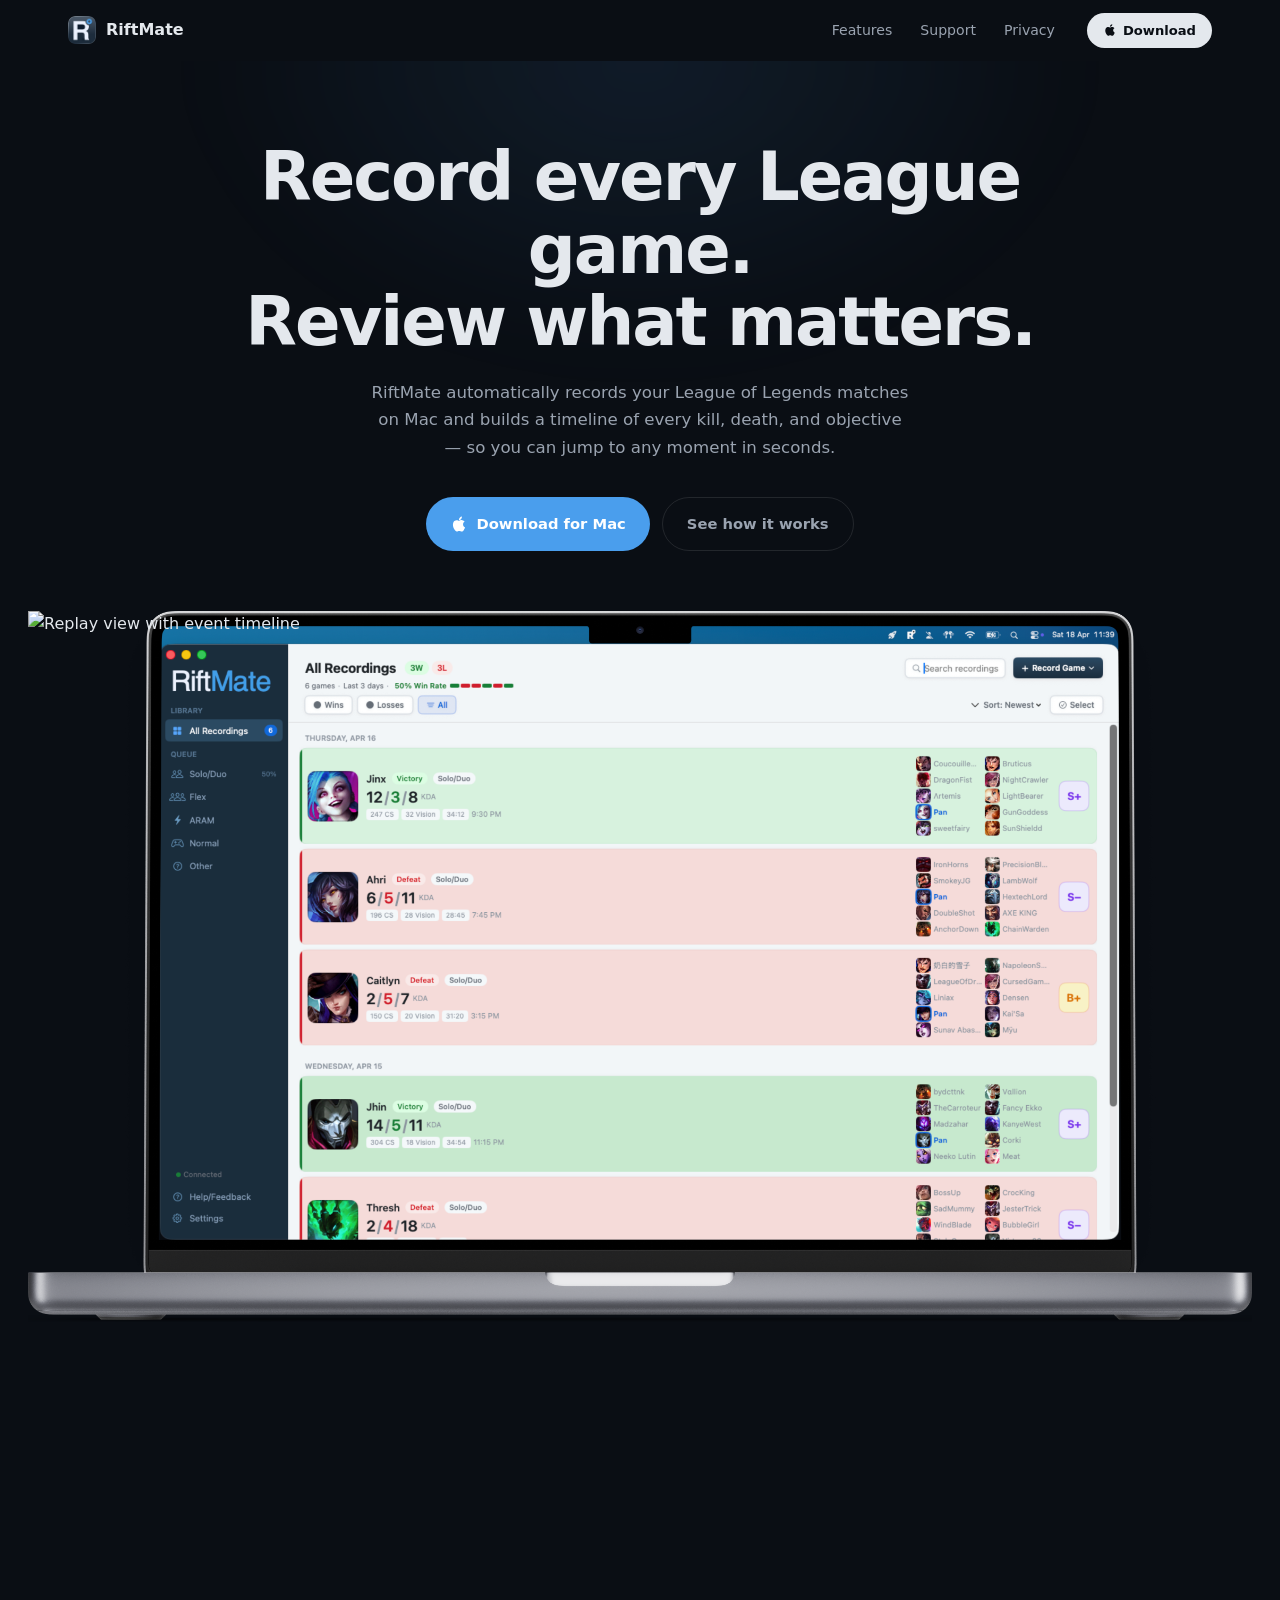
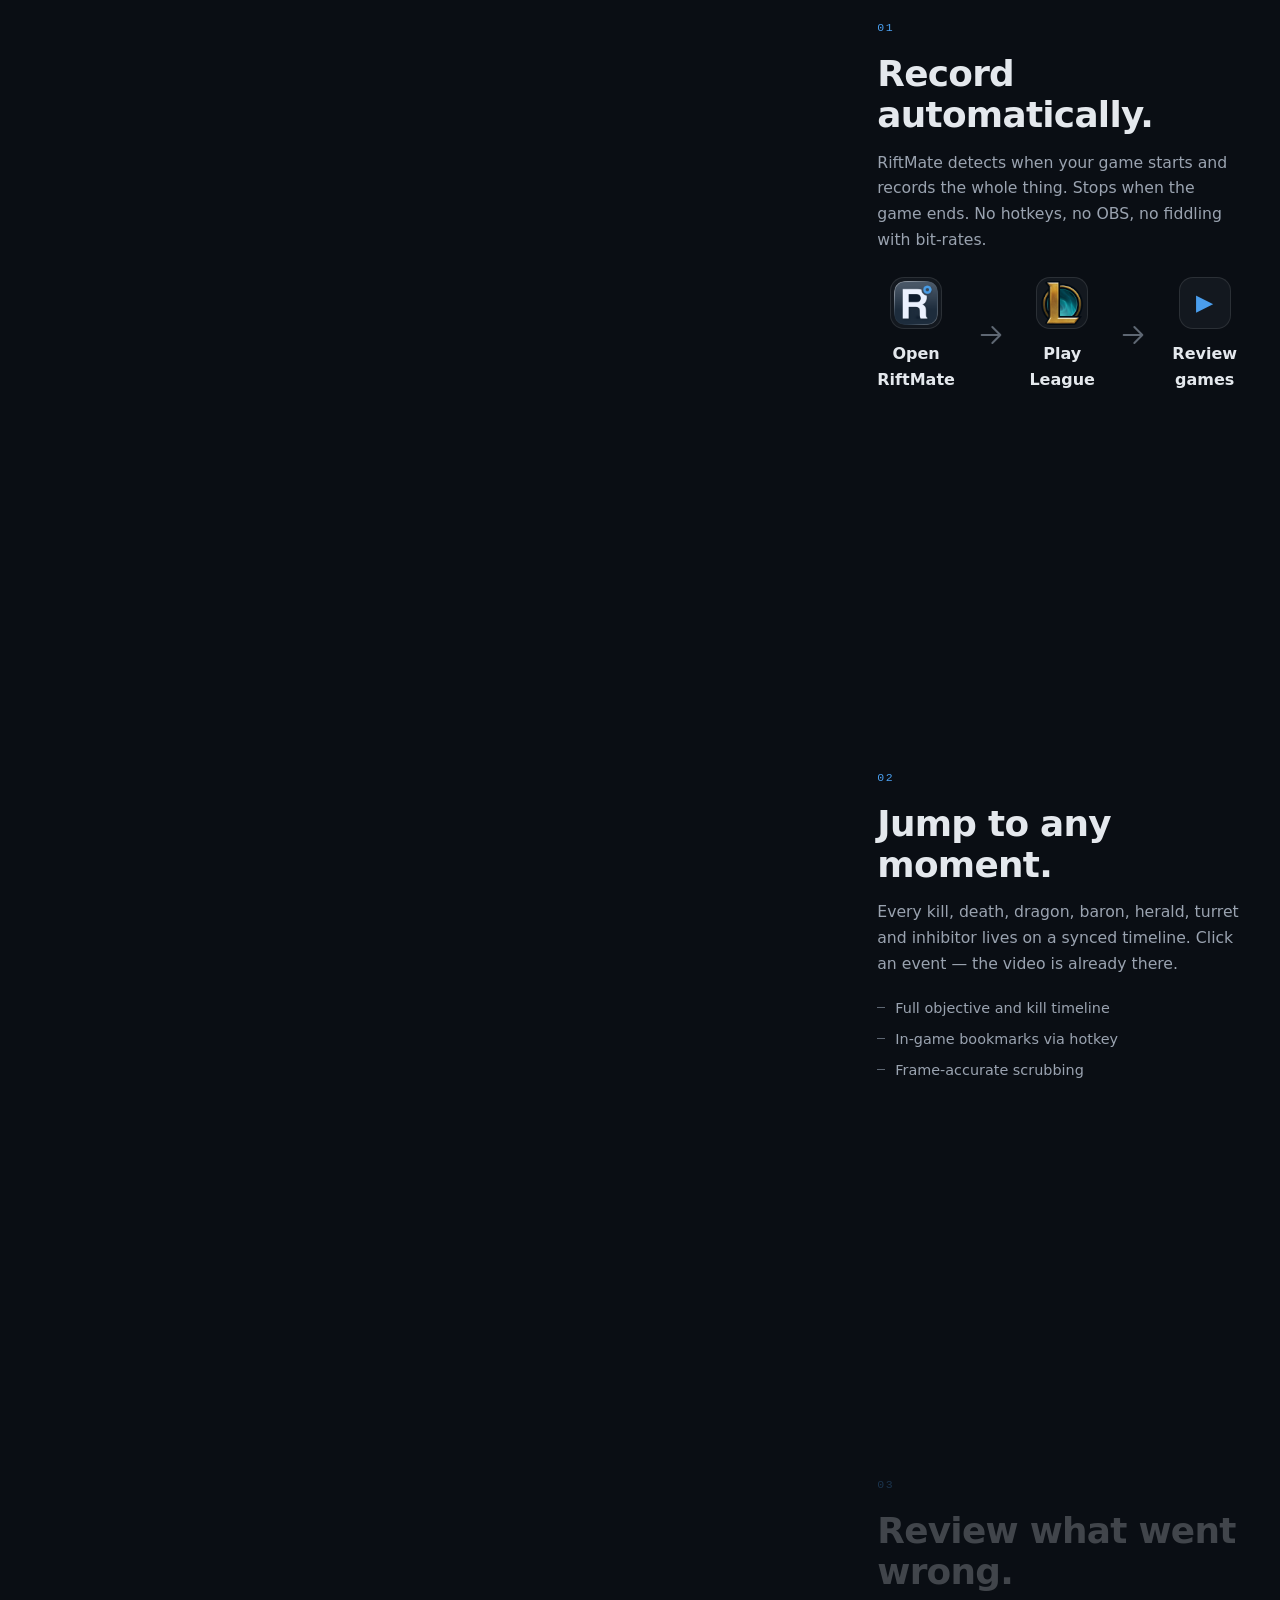
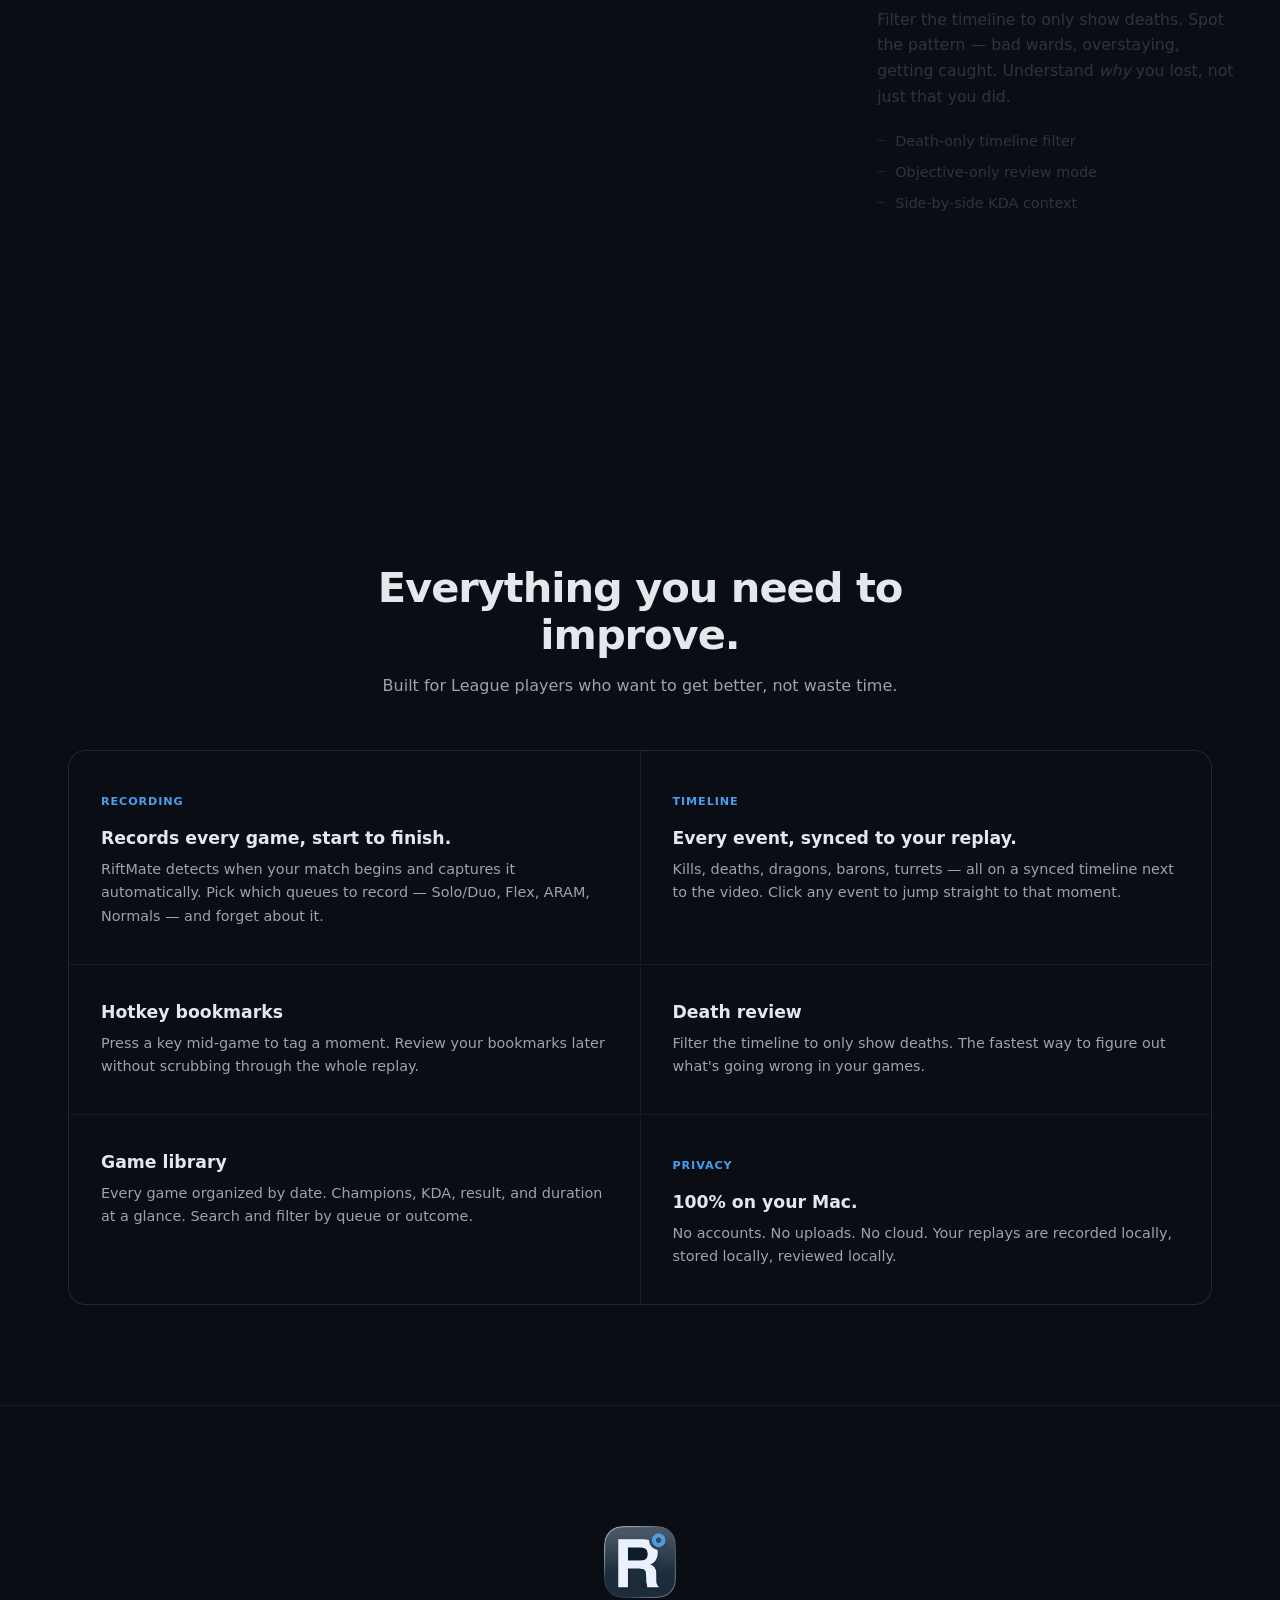
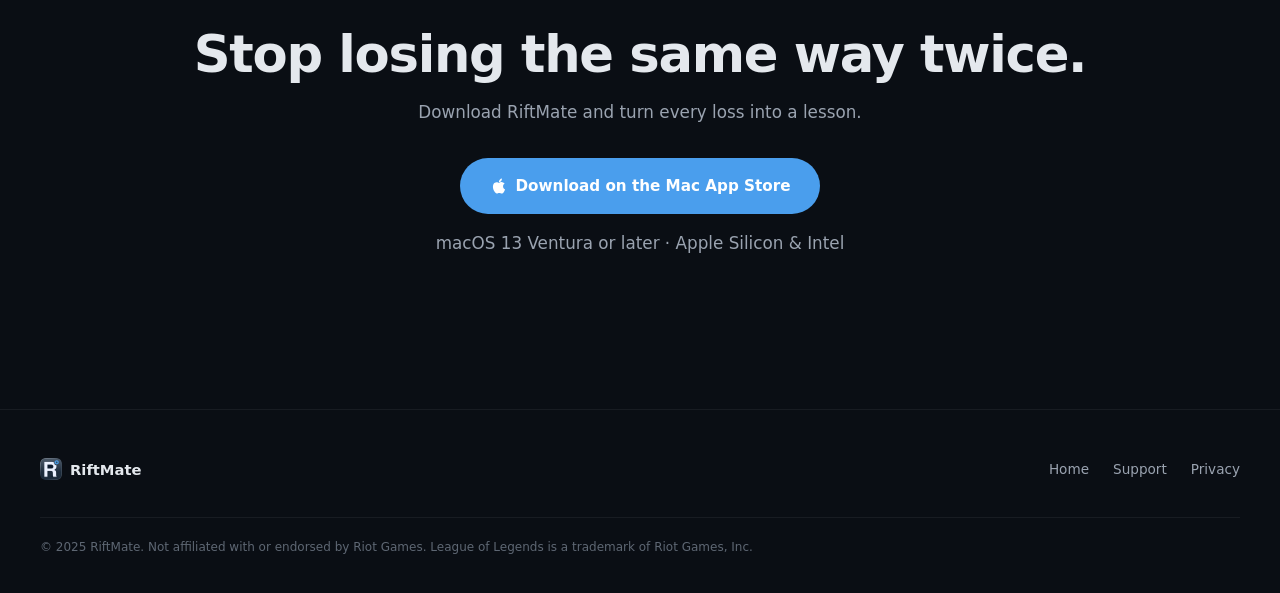
==== index.html @ 52cbfd2c "fix links" ====
<!DOCTYPE html>
<html lang="en">
<head>
  <meta charset="UTF-8">
  <meta name="viewport" content="width=device-width, initial-scale=1.0">
  <title>RiftMate — Record & Review Your League of Legends Games on Mac</title>
  <meta name="description" content="RiftMate automatically records your League of Legends games on Mac. Jump to kills, deaths, dragons, and barons instantly. Review your games, fix mistakes, climb ranked.">
  <meta property="og:title" content="RiftMate — Record & Review Your League of Legends Games on Mac">
  <meta property="og:description" content="Auto-record every League match on Mac. Jump to any kill, death or objective in a click.">
  <meta property="og:type" content="website">
  <meta property="og:url" content="https://riftmate.lol">
  <meta property="og:image" content="https://riftmate.lol/images/frame_filled_2.png">
  <meta name="theme-color" content="#0a0e14">
  <link rel="stylesheet" href="css/style.css">
  <link rel="icon" type="image/png" href="images/favicon.png">
  <link rel="preload" as="image" href="images/frame_filled_2.png">
</head>
<body>

<!-- Nav -->
<nav class="nav" id="nav">
  <div class="nav-inner">
    <a href="./" class="nav-logo" aria-label="RiftMate home">
      <img src="images/riftmate_icon.png" class="nav-icon" alt="" width="28" height="28">
      <span>RiftMate</span>
    </a>
    <div class="nav-links">
      <a href="#features">Features</a>
      <a href="./support/">Support</a>
      <a href="./privacy/">Privacy</a>
    </div>
    <a href="https://apps.apple.com/app/6758271118" class="nav-cta">
      <svg width="14" height="14" viewBox="0 0 24 24" fill="currentColor" aria-hidden="true"><path d="M18.71 19.5c-.83 1.24-1.71 2.45-3.05 2.47-1.34.03-1.77-.79-3.29-.79-1.53 0-2 .77-3.27.82-1.31.05-2.3-1.32-3.14-2.53C4.25 17 2.94 12.45 4.7 9.39c.87-1.52 2.43-2.48 4.12-2.51 1.28-.02 2.5.87 3.29.87.78 0 2.26-1.07 3.8-.91.65.03 2.47.26 3.64 1.98-.09.06-2.17 1.28-2.15 3.81.03 3.02 2.65 4.03 2.68 4.04-.03.07-.42 1.44-1.38 2.83M13 3.5c.73-.83 1.94-1.46 2.94-1.5.13 1.17-.34 2.35-1.04 3.19-.69.85-1.83 1.51-2.95 1.42-.15-1.15.41-2.35 1.05-3.11z"/></svg>
      Download
    </a>
  </div>
</nav>

<main>

<!-- ══════════ HERO ══════════ -->
<section class="hero">
  <div class="hero-bg" aria-hidden="true">
    <div class="hero-glow"></div>
  </div>

  <div class="hero-inner">
    <h1 class="hero-title reveal">
      Record every League game.<br>
      Review what matters.
    </h1>

    <p class="hero-sub reveal">
      RiftMate automatically records your League of Legends matches on Mac and builds a timeline of every kill, death, and objective — so you can jump to any moment in seconds.
    </p>

    <div class="hero-cta reveal">
      <a href="https://apps.apple.com/app/6758271118" class="btn btn-primary">
        <svg width="18" height="18" viewBox="0 0 24 24" fill="currentColor" aria-hidden="true"><path d="M18.71 19.5c-.83 1.24-1.71 2.45-3.05 2.47-1.34.03-1.77-.79-3.29-.79-1.53 0-2 .77-3.27.82-1.31.05-2.3-1.32-3.14-2.53C4.25 17 2.94 12.45 4.7 9.39c.87-1.52 2.43-2.48 4.12-2.51 1.28-.02 2.5.87 3.29.87.78 0 2.26-1.07 3.8-.91.65.03 2.47.26 3.64 1.98-.09.06-2.17 1.28-2.15 3.81.03 3.02 2.65 4.03 2.68 4.04-.03.07-.42 1.44-1.38 2.83M13 3.5c.73-.83 1.94-1.46 2.94-1.5.13 1.17-.34 2.35-1.04 3.19-.69.85-1.83 1.51-2.95 1.42-.15-1.15.41-2.35 1.05-3.11z"/></svg>
        Download for Mac
      </a>
      <a href="#story" class="btn btn-ghost">See how it works</a>
    </div>
  </div>

  <!-- Spacer for the device in the hero -->
  <div class="hero-device-space" id="hero-ph"></div>
</section>

<!-- ══════════ SCROLL STORY ══════════ -->
<section class="story" id="story">
  <div class="story-track">
    <!-- Empty anchor column — the floating device lands here -->
    <div class="story-anchor" id="story-anchor"></div>

    <!-- Scrolling text steps -->
    <div class="story-text">

      <article class="story-step is-active" data-step="1">
        <div class="step-num">01</div>
        <h2>Record automatically.</h2>
        <p>RiftMate detects when your game starts and records the whole thing. Stops when the game ends. No hotkeys, no OBS, no fiddling with bit-rates.</p>
        <div class="flow">
          <div class="flow-inner">
            <div class="flow-step">
              <div class="flow-icon">
                <img src="images/riftmate_icon.png" alt="" width="48" height="48">
              </div>
              <h3>Open RiftMate</h3>
            </div>
            <div class="flow-arrow" aria-hidden="true">
              <svg width="32" height="32" viewBox="0 0 24 24" fill="none" stroke="currentColor" stroke-width="1.5" stroke-linecap="round" stroke-linejoin="round"><path d="M5 12h14M13 6l6 6-6 6"/></svg>
            </div>
            <div class="flow-step">
              <div class="flow-icon"><img src="images/league_icon.png" alt="League of Legends"></div>
              <h3>Play League</h3>
            </div>
            <div class="flow-arrow" aria-hidden="true">
              <svg width="32" height="32" viewBox="0 0 24 24" fill="none" stroke="currentColor" stroke-width="1.5" stroke-linecap="round" stroke-linejoin="round"><path d="M5 12h14M13 6l6 6-6 6"/></svg>
            </div>
            <div class="flow-step">
              <div class="flow-icon flow-icon--review">▶</div>
              <h3>Review games</h3>
            </div>
          </div>
        </div>
      </article>

      <article class="story-step" data-step="2">
        <div class="step-num">02</div>
        <h2>Jump to any moment.</h2>
        <p>Every kill, death, dragon, baron, herald, turret and inhibitor lives on a synced timeline. Click an event — the video is already there.</p>
        <ul class="step-list">
          <li>Full objective and kill timeline</li>
          <li>In-game bookmarks via hotkey</li>
          <li>Frame-accurate scrubbing</li>
        </ul>
      </article>

      <article class="story-step" data-step="3">
        <div class="step-num">03</div>
        <h2>Review what went wrong.</h2>
        <p>Filter the timeline to only show deaths. Spot the pattern — bad wards, overstaying, getting caught. Understand <em>why</em> you lost, not just that you did.</p>
        <ul class="step-list">
          <li>Death-only timeline filter</li>
          <li>Objective-only review mode</li>
          <li>Side-by-side KDA context</li>
        </ul>
      </article>

    </div>
  </div>
</section>

<!-- ══════════ FEATURES ══════════ -->
<section class="features" id="features">
  <header class="section-head reveal">
    <h2>Everything you need to improve.</h2>
    <p class="section-sub">Built for League players who want to get better, not waste time.</p>
  </header>

  <div class="features-grid">
    <div class="feature-card reveal">
      <div class="feature-label">Recording</div>
      <h3>Records every game, start to finish.</h3>
      <p>RiftMate detects when your match begins and captures it automatically. Pick which queues to record — Solo/Duo, Flex, ARAM, Normals — and forget about it.</p>
    </div>
    <div class="feature-card reveal">
      <div class="feature-label">Timeline</div>
      <h3>Every event, synced to your replay.</h3>
      <p>Kills, deaths, dragons, barons, turrets — all on a synced timeline next to the video. Click any event to jump straight to that moment.</p>
    </div>
    <div class="feature-card reveal">
      <h3>Hotkey bookmarks</h3>
      <p>Press a key mid-game to tag a moment. Review your bookmarks later without scrubbing through the whole replay.</p>
    </div>
    <div class="feature-card reveal">
      <h3>Death review</h3>
      <p>Filter the timeline to only show deaths. The fastest way to figure out what's going wrong in your games.</p>
    </div>
    <div class="feature-card reveal">
      <h3>Game library</h3>
      <p>Every game organized by date. Champions, KDA, result, and duration at a glance. Search and filter by queue or outcome.</p>
    </div>
    <div class="feature-card reveal">
      <div class="feature-label">Privacy</div>
      <h3>100% on your Mac.</h3>
      <p>No accounts. No uploads. No cloud. Your replays are recorded locally, stored locally, reviewed locally.</p>
    </div>
  </div>
</section>

<!-- ══════════ CTA ══════════ -->
<section class="cta">
  <div class="cta-inner reveal">
    <img src="images/riftmate_icon.png" alt="" class="cta-icon" width="72" height="72">
    <h2>Stop losing the same way twice.</h2>
    <p>Download RiftMate and turn every loss into a lesson.</p>
    <a href="https://apps.apple.com/app/6758271118" class="btn btn-primary btn-lg">
      <svg width="18" height="18" viewBox="0 0 24 24" fill="currentColor" aria-hidden="true"><path d="M18.71 19.5c-.83 1.24-1.71 2.45-3.05 2.47-1.34.03-1.77-.79-3.29-.79-1.53 0-2 .77-3.27.82-1.31.05-2.3-1.32-3.14-2.53C4.25 17 2.94 12.45 4.7 9.39c.87-1.52 2.43-2.48 4.12-2.51 1.28-.02 2.5.87 3.29.87.78 0 2.26-1.07 3.8-.91.65.03 2.47.26 3.64 1.98-.09.06-2.17 1.28-2.15 3.81.03 3.02 2.65 4.03 2.68 4.04-.03.07-.42 1.44-1.38 2.83M13 3.5c.73-.83 1.94-1.46 2.94-1.5.13 1.17-.34 2.35-1.04 3.19-.69.85-1.83 1.51-2.95 1.42-.15-1.15.41-2.35 1.05-3.11z"/></svg>
      Download on the Mac App Store
    </a>
    <p class="cta-fine">macOS 13 Ventura or later &middot; Apple Silicon &amp; Intel</p>
  </div>
</section>

</main>

<!-- Footer -->
<footer class="footer">
  <div class="footer-inner">
    <div class="footer-brand">
      <img src="images/riftmate_icon.png" alt="" width="22" height="22" class="footer-icon">
      <span>RiftMate</span>
    </div>
    <div class="footer-links">
      <a href="./">Home</a>
      <a href="./support/">Support</a>
      <a href="./privacy/">Privacy</a>
    </div>
    <p class="footer-fine">
      &copy; 2025 RiftMate. Not affiliated with or endorsed by Riot Games. League of Legends is a trademark of Riot Games, Inc.
    </p>
  </div>
</footer>

<!-- Floating device (position controlled by JS) -->
<div class="device" id="device">
  <div class="device-shots">
    <img class="device-shot" data-shot="1" src="images/frame_filled_1.png" alt="RiftMate game library with recorded League of Legends matches">
    <img class="device-shot is-active" data-shot="2" src="images/frame_filled_2.png" alt="Replay view with event timeline">
    <img class="device-shot" data-shot="3" src="images/frame_filled_3.png" alt="Death review filter on the timeline">
  </div>
  <!-- Mobile carousel controls -->
  <div class="device-nav">
    <button class="device-btn device-prev" aria-label="Previous screenshot">
      <svg width="20" height="20" viewBox="0 0 24 24" fill="none" stroke="currentColor" stroke-width="2.5" stroke-linecap="round" stroke-linejoin="round"><polyline points="15 18 9 12 15 6"/></svg>
    </button>
    <div class="device-dots">
      <button class="device-dot" data-dot="1" aria-label="Screenshot 1"></button>
      <button class="device-dot is-active" data-dot="2" aria-label="Screenshot 2"></button>
      <button class="device-dot" data-dot="3" aria-label="Screenshot 3"></button>
    </div>
    <button class="device-btn device-next" aria-label="Next screenshot">
      <svg width="20" height="20" viewBox="0 0 24 24" fill="none" stroke="currentColor" stroke-width="2.5" stroke-linecap="round" stroke-linejoin="round"><polyline points="9 6 15 12 9 18"/></svg>
    </button>
  </div>
</div>

<script>
  // ── Nav ──
  const nav = document.getElementById('nav');
  const onScroll = () => nav.classList.toggle('is-scrolled', window.scrollY > 8);
  onScroll();
  window.addEventListener('scroll', onScroll, { passive: true });

  // ── Reveal on scroll ──
  const io = new IntersectionObserver((entries) => {
    entries.forEach(e => {
      if (e.isIntersecting) { e.target.classList.add('is-in'); io.unobserve(e.target); }
    });
  }, { threshold: 0.12, rootMargin: '0px 0px -40px 0px' });
  document.querySelectorAll('.reveal').forEach(el => io.observe(el));

  // ── Story: swap screenshots on step enter ──
  const steps = document.querySelectorAll('.story-step');
  const shots = document.querySelectorAll('.device-shot');
  const dots  = document.querySelectorAll('.device-dot');
  let currentShot = 2;
  const totalShots = shots.length;

  // ── Mobile carousel (custom order: ff2 → ff3 → ff1) ──
  const mobileOrder = [2, 3, 1];
  let mobileIdx = 0; // index into mobileOrder

  const setActive = (n) => {
    currentShot = Number(n);
    // Keep mobileIdx in sync
    const idx = mobileOrder.indexOf(currentShot);
    if (idx !== -1) mobileIdx = idx;
    steps.forEach(s => s.classList.toggle('is-active', s.dataset.step === String(n)));
    shots.forEach(s => s.classList.toggle('is-active', s.dataset.shot === String(n)));
    dots.forEach((d, i) => d.classList.toggle('is-active', i === mobileIdx));
  };

  function carouselNav(dir) {
    mobileIdx = (mobileIdx + dir + mobileOrder.length) % mobileOrder.length;
    setActive(mobileOrder[mobileIdx]);
  }

  document.querySelector('.device-prev').addEventListener('click', () => carouselNav(-1));
  document.querySelector('.device-next').addEventListener('click', () => carouselNav(1));
  dots.forEach((d, i) => d.addEventListener('click', () => {
    mobileIdx = i;
    setActive(mobileOrder[i]);
  }));

  // ── Swipe on device to change screenshots ──
  const deviceEl = document.getElementById('device');
  let touchX0 = null;
  deviceEl.addEventListener('touchstart', e => { touchX0 = e.touches[0].clientX; }, { passive: true });
  deviceEl.addEventListener('touchend', e => {
    if (touchX0 === null) return;
    const dx = e.changedTouches[0].clientX - touchX0;
    touchX0 = null;
    if (Math.abs(dx) < 40) return;
    carouselNav(dx < 0 ? 1 : -1);
  });

  // ── Travelling device ──
  const device = deviceEl;
  const heroPh = document.getElementById('hero-ph');
  const storyAnchor = document.getElementById('story-anchor');
  const storySection = document.getElementById('story');

  function lerp(a, b, t) { return a + (b - a) * t; }
  function clamp(v, lo, hi) { return Math.min(Math.max(v, lo), hi); }
  function easeInOut(t) { return t < 0.5 ? 2 * t * t : -1 + (4 - 2 * t) * t; }

  function tickDevice() {
    const hr = heroPh.getBoundingClientRect();
    const ar = storyAnchor.getBoundingClientRect();
    const sr = storySection.getBoundingClientRect();
    const vh = window.innerHeight;

    // Hero state: match the hero placeholder
    const hTop = hr.top;
    const hLeft = hr.left;
    const hW = hr.width;

    // Story state: match the anchor, vertically centered in viewport
    const imgAspect = 0.65; // height/width of the MacBook frame
    const sW = ar.width;
    const sH = sW * imgAspect;
    const sTop = (vh - sH) / 2;
    const sLeft = ar.left;

    // Transition progress: based on hero placeholder scrolling off screen
    // When hr.bottom is at vh → t=0, when hr.bottom is at 0 → t=1
    const rawT = 1 - (hr.bottom / vh);
    const t = clamp(rawT, 0, 1);
    const et = easeInOut(t);

    // Interpolated values
    const top  = lerp(hTop,  sTop,  et);
    const left = lerp(hLeft, sLeft, et);
    const w    = lerp(hW,    sW,    et);

    device.style.position = 'fixed';
    device.style.top = top + 'px';
    device.style.left = left + 'px';
    device.style.width = w + 'px';

    // Fade out as story section ends
    if (sr.bottom < vh * 0.7) {
      const o = clamp((sr.bottom - vh * 0.4) / (vh * 0.3), 0, 1);
      device.style.opacity = o;
      device.style.visibility = o <= 0 ? 'hidden' : 'visible';
    } else {
      device.style.opacity = '1';
      device.style.visibility = 'visible';
    }

    // Reset to hero shot (frame_filled_2) when above story
    if (sr.top > vh * 0.7) {
      setActive(2);
    }
  }

  // Only run on desktop (sticky story layout)
  const mql = window.matchMedia('(min-width: 1025px)');
  const heroSection = document.querySelector('.hero');

  function initDevice() {
    if (mql.matches) {
      // Desktop: move device to body end, enable floating
      document.body.appendChild(device);
      device.classList.add('is-floating');
      window.addEventListener('scroll', tickDevice, { passive: true });
      window.addEventListener('resize', tickDevice);
      tickDevice();
    } else {
      // Mobile: move device into hero (after spacer), disable floating
      device.classList.remove('is-floating');
      device.style = '';
      heroSection.appendChild(device);
      window.removeEventListener('scroll', tickDevice);
      window.removeEventListener('resize', tickDevice);
    }
  }
  mql.addEventListener('change', initDevice);
  initDevice();

  const stepIo = new IntersectionObserver((entries) => {
    entries.forEach(e => {
      if (e.isIntersecting) setActive(e.target.dataset.step);
    });
  }, { threshold: 0.45 });

  function initStepObserver() {
    if (mql.matches) {
      steps.forEach(s => stepIo.observe(s));
    } else {
      steps.forEach(s => stepIo.unobserve(s));
      setActive(2); // Reset to hero shot on mobile
    }
  }
  mql.addEventListener('change', initStepObserver);
  initStepObserver();
</script>

</body>
</html>
---- css/style.css ----
/* ═══════════════════════════════════════════════════════════════
   RiftMate
   ═══════════════════════════════════════════════════════════════ */

*, *::before, *::after { margin: 0; padding: 0; box-sizing: border-box; }

:root {
  --bg:       #0a0e14;
  --bg-2:     #0f1319;
  --surface:  #13181f;
  --surface-2:#181e27;
  --border:   rgba(255,255,255,.06);
  --border-2: rgba(255,255,255,.1);

  --text:      #e4e8ed;
  --text-2:    #9aa3b0;
  --text-3:    #5e6773;

  --accent:    #4a9eed;
  --accent-bg: rgba(74,158,237,.1);

  --radius:    12px;
  --radius-lg: 18px;
  --max-w:     1200px;

  --font:      -apple-system, BlinkMacSystemFont, 'SF Pro Text', 'Inter', system-ui, sans-serif;
  --font-head: -apple-system, BlinkMacSystemFont, 'SF Pro Display', 'Inter', system-ui, sans-serif;
  --font-mono: 'SF Mono', ui-monospace, Menlo, monospace;

  --ease:     cubic-bezier(.25,.46,.45,.94);
  --ease-out: cubic-bezier(.16,1,.3,1);
}

html { scroll-behavior: smooth; overflow-x: hidden; }

body {
  font-family: var(--font);
  background: var(--bg);
  color: var(--text);
  line-height: 1.6;
  -webkit-font-smoothing: antialiased;
  overflow-x: hidden;
}

a { color: inherit; text-decoration: none; }
img, svg { display: block; max-width: 100%; }
button { font: inherit; }

::selection { background: var(--accent); color: #fff; }

/* ── Reveal ───────────────────────────────────── */
.reveal {
  opacity: 0;
  transform: translateY(32px);
  transition: opacity .8s var(--ease-out), transform .8s var(--ease-out);
}
.reveal.is-in { opacity: 1; transform: none; }

@media (prefers-reduced-motion: reduce) {
  .reveal { opacity: 1; transform: none; transition: none; }
  html { scroll-behavior: auto; }
}

/* ═══════════════════════════════════════════════════════════════
   NAV
   ═══════════════════════════════════════════════════════════════ */
.nav {
  position: sticky; top: 0; z-index: 100;
  border-bottom: 1px solid transparent;
  transition: background .35s var(--ease), border-color .35s var(--ease);
}
.nav.is-scrolled {
  background: rgba(10,14,20,.8);
  backdrop-filter: blur(16px) saturate(1.3);
  -webkit-backdrop-filter: blur(16px) saturate(1.3);
  border-bottom-color: var(--border);
}
.nav-inner {
  max-width: var(--max-w);
  margin: 0 auto;
  padding: 0 28px;
  height: 60px;
  display: flex; align-items: center; gap: 32px;
}
.nav-logo {
  display: flex; align-items: center; gap: 10px;
  font-family: var(--font-head);
  font-weight: 700; font-size: 1rem;
}
.nav-icon {
  width: 28px; height: 28px;
  border-radius: 7px;
}
.nav-links {
  display: flex; gap: 28px;
  margin-left: auto;
}
.nav-links a {
  color: var(--text-2); font-size: .88rem; font-weight: 500;
  transition: color .2s;
}
.nav-links a:hover { color: var(--text); }
.nav-cta {
  display: inline-flex; align-items: center; gap: 6px;
  padding: 7px 16px;
  border-radius: 999px;
  font-size: .82rem; font-weight: 600;
  background: var(--text); color: var(--bg);
  transition: opacity .2s;
}
.nav-cta:hover { opacity: .88; }

/* ═══════════════════════════════════════════════════════════════
   BUTTONS
   ═══════════════════════════════════════════════════════════════ */
.btn {
  display: inline-flex; align-items: center; gap: 8px;
  padding: 14px 24px; border-radius: 999px;
  font-weight: 600; font-size: .92rem;
  cursor: pointer; border: none;
  transition: transform .2s var(--ease), box-shadow .2s var(--ease), background .2s var(--ease);
}
.btn-primary {
  background: var(--accent); color: #fff;
}
.btn-primary:hover {
  transform: translateY(-1px);
  box-shadow: 0 8px 24px rgba(74,158,237,.3);
}
.btn-ghost {
  background: transparent; color: var(--text-2);
  border: 1px solid var(--border-2);
}
.btn-ghost:hover { background: rgba(255,255,255,.04); color: var(--text); }
.btn-lg { padding: 16px 30px; font-size: .95rem; }

/* ═══════════════════════════════════════════════════════════════
   HERO
   ═══════════════════════════════════════════════════════════════ */
.hero {
  position: relative;
  padding: 80px 28px 0;
  text-align: center;
  overflow: hidden;
}
.hero-bg {
  position: absolute; inset: 0; z-index: -1;
  pointer-events: none;
}
.hero-glow {
  position: absolute;
  top: -300px; left: 50%; transform: translateX(-50%);
  width: 900px; height: 600px;
  background: radial-gradient(ellipse, rgba(74,158,237,.1) 0%, transparent 70%);
  filter: blur(40px);
}

.hero-inner {
  max-width: 880px;
  margin: 0 auto;
  position: relative;
}
.hero-title {
  font-family: var(--font-head);
  font-size: clamp(2.4rem, 5.5vw, 4.2rem);
  font-weight: 700;
  letter-spacing: -.03em;
  line-height: 1.08;
  color: var(--text);
}
.hero-sub {
  margin: 20px auto 0;
  max-width: 540px;
  color: var(--text-2);
  font-size: clamp(.98rem, 1.3vw, 1.12rem);
  line-height: 1.65;
}
.hero-cta {
  margin-top: 36px;
  display: flex; gap: 12px; justify-content: center; flex-wrap: wrap;
}

/* Spacer — reserves space in the hero where the floating device visually sits */
.hero-device-space {
  max-width: 1600px;
  margin: 60px auto 0;
  aspect-ratio: 1.54; /* match MacBook frame image ratio */
}

/* ═══════════════════════════════════════════════════════════════
   FLOW (3-step hook)
   ═══════════════════════════════════════════════════════════════ */
.flow {
  padding: 24px 0 0;
}
.flow-inner {
  max-width: 640px;
  margin: 0 auto;
  display: flex;
  align-items: center;
  justify-content: center;
  gap: 20px;
}
.flow-step {
  flex: 1;
  text-align: center;
  max-width: 180px;
}
.flow-icon {
  width: 52px; height: 52px;
  margin: 0 auto 12px;
  display: flex; align-items: center; justify-content: center;
  border-radius: 14px;
  background: var(--surface);
  border: 1px solid var(--border-2);
}
.flow-icon img {
  width: 44px; height: 44px;
  border-radius: 10px;
}
.flow-icon--lol,
.flow-icon--review {
  font-size: 1.4rem;
  color: var(--accent);
}
.flow-arrow {
  display: flex; align-items: center;
  color: var(--text-3);
  flex-shrink: 0;
}
.flow-step h3 {
  font-family: var(--font-head);
  font-size: 1rem;
  font-weight: 700;
}

/* ═══════════════════════════════════════════════════════════════
   FLOATING DEVICE
   ═══════════════════════════════════════════════════════════════ */
.device {
  pointer-events: none;
  z-index: 50;
  will-change: transform, width, top, left, opacity;
}
.device.is-floating {
  position: fixed;
}
.device-shots { position: relative; }
.device-shot {
  width: 100%;
  display: block;
  opacity: 0;
  transition: opacity .6s var(--ease-out);
}
.device-shot:not(:first-child) {
  position: absolute;
  inset: 0;
  height: 100%;
  object-fit: contain;
}
.device-shot.is-active { opacity: 1; }

/* Carousel controls (mobile only) */
.device-nav {
  display: none;              /* hidden on desktop */
  align-items: center;
  justify-content: center;
  gap: 16px;
  padding: 14px 0 4px;
  pointer-events: auto;
}
.device-btn {
  background: var(--surface-2);
  border: 1px solid var(--border-2);
  border-radius: 50%;
  width: 36px;
  height: 36px;
  display: flex;
  align-items: center;
  justify-content: center;
  color: var(--text-2);
  cursor: pointer;
  transition: background .2s, color .2s;
}
.device-btn:hover { background: var(--accent-bg); color: var(--accent); }
.device-dots {
  display: flex;
  gap: 8px;
}
.device-dot {
  width: 8px;
  height: 8px;
  border-radius: 50%;
  background: var(--text-3);
  border: none;
  padding: 0;
  cursor: pointer;
  transition: background .25s, transform .25s;
}
.device-dot.is-active {
  background: var(--accent);
  transform: scale(1.25);
}

/* ═══════════════════════════════════════════════════════════════
   STORY (sticky scroll)
   ═══════════════════════════════════════════════════════════════ */
.story {
  max-width: 1600px;
  margin: 0 auto;
  padding: 40px 40px 60px;
}
.story-track {
  display: grid;
  grid-template-columns: 3fr 1.4fr;
  gap: 60px;
  align-items: flex-start;
}
/* Empty column — the floating device sits over this area */
.story-anchor {
  aspect-ratio: 1.54;
}

.story-text {
  display: flex; flex-direction: column;
}
.story-step {
  min-height: 80vh;
  display: flex; flex-direction: column;
  justify-content: center;
  padding: 40px 0;
  opacity: .25;
  transition: opacity .4s var(--ease);
}
.story-step.is-active { opacity: 1; }

.step-num {
  font-family: var(--font-mono);
  font-size: .72rem;
  letter-spacing: .14em;
  color: var(--accent);
  margin-bottom: 16px;
}
.story-step h2 {
  font-family: var(--font-head);
  font-size: clamp(1.7rem, 2.8vw, 2.4rem);
  font-weight: 700;
  letter-spacing: -.02em;
  line-height: 1.15;
}
.story-step p {
  margin-top: 14px;
  color: var(--text-2);
  font-size: .98rem;
  max-width: 420px;
  line-height: 1.65;
}
.step-list {
  margin-top: 20px;
  list-style: none;
  display: flex; flex-direction: column; gap: 8px;
}
.step-list li {
  position: relative;
  padding-left: 18px;
  color: var(--text-2);
  font-size: .9rem;
}
.step-list li::before {
  content: '';
  position: absolute; left: 0; top: 10px;
  width: 8px; height: 1px;
  background: var(--text-3);
}

/* ═══════════════════════════════════════════════════════════════
   FEATURES — 2-col grid
   ═══════════════════════════════════════════════════════════════ */
.section-head {
  max-width: 620px;
  margin: 0 auto 52px;
  text-align: center;
}
.section-head h2 {
  font-family: var(--font-head);
  font-size: clamp(1.8rem, 3.5vw, 2.6rem);
  font-weight: 700;
  letter-spacing: -.025em;
  line-height: 1.12;
}
.section-sub {
  margin-top: 14px;
  color: var(--text-2);
  font-size: 1rem;
}

.features {
  max-width: var(--max-w);
  margin: 0 auto;
  padding: 100px 28px;
}
.features-grid {
  display: grid;
  grid-template-columns: repeat(2, 1fr);
  gap: 1px;
  background: var(--border);
  border: 1px solid var(--border);
  border-radius: var(--radius-lg);
  overflow: hidden;
}
.feature-card {
  background: var(--bg);
  padding: 36px 32px;
}
.feature-label {
  display: inline-block;
  font-size: .7rem; font-weight: 600;
  letter-spacing: .08em; text-transform: uppercase;
  color: var(--accent);
  margin-bottom: 16px;
}
.feature-card h3 {
  font-family: var(--font-head);
  font-size: 1.08rem;
  font-weight: 600;
  line-height: 1.35;
  margin-bottom: 8px;
}
.feature-card p {
  color: var(--text-2);
  font-size: .9rem;
  line-height: 1.6;
}

/* ═══════════════════════════════════════════════════════════════
   CTA
   ═══════════════════════════════════════════════════════════════ */
.cta {
  padding: 120px 28px;
  text-align: center;
  border-top: 1px solid var(--border);
}
.cta-icon {
  margin: 0 auto 28px;
  border-radius: 18px;
}
.cta-inner h2 {
  font-family: var(--font-head);
  font-size: clamp(2rem, 4.5vw, 3.2rem);
  font-weight: 700;
  letter-spacing: -.025em;
  line-height: 1.1;
}
.cta-inner > p {
  margin: 16px auto 32px;
  color: var(--text-2);
  font-size: 1.05rem;
}
.cta-fine {
  margin-top: 20px;
  color: var(--text-3);
  font-size: .8rem;
}

/* ═══════════════════════════════════════════════════════════════
   FOOTER
   ═══════════════════════════════════════════════════════════════ */
.footer {
  border-top: 1px solid var(--border);
  padding: 48px 28px 36px;
}
.footer-inner {
  max-width: var(--max-w);
  margin: 0 auto;
  display: flex; align-items: center; gap: 28px;
  flex-wrap: wrap;
}
.footer-brand {
  display: flex; align-items: center; gap: 8px;
  font-weight: 700; font-size: .92rem;
}
.footer-icon {
  border-radius: 5px;
}
.footer-links {
  display: flex; gap: 24px;
  margin-left: auto;
}
.footer-links a {
  color: var(--text-2);
  font-size: .85rem;
  transition: color .15s;
}
.footer-links a:hover { color: var(--text); }
.footer-fine {
  flex-basis: 100%;
  color: var(--text-3);
  font-size: .75rem;
  padding-top: 20px;
  margin-top: 8px;
  border-top: 1px solid var(--border);
}

/* ═══════════════════════════════════════════════════════════════
   SUB-PAGES (Privacy / Support)
   ═══════════════════════════════════════════════════════════════ */
.page-content {
  max-width: 700px;
  margin: 0 auto;
  padding: 80px 28px 120px;
}
.page-content h1 {
  font-family: var(--font-head);
  font-size: clamp(2rem, 3.5vw, 2.6rem);
  font-weight: 700;
  letter-spacing: -.025em;
  margin-bottom: 12px;
}
.page-content .subtitle {
  color: var(--text-3);
  font-size: .9rem;
  margin-bottom: 48px;
}
.page-content h2 {
  font-size: 1.2rem; font-weight: 700;
  margin: 40px 0 12px;
  padding-top: 20px;
  border-top: 1px solid var(--border);
}
.page-content h2:first-of-type { border-top: none; padding-top: 0; }
.page-content p, .page-content li {
  color: var(--text-2);
  font-size: .95rem;
  line-height: 1.7;
}
.page-content ul { list-style: none; padding-left: 0; margin: 12px 0; }
.page-content li {
  position: relative;
  padding-left: 18px;
  margin-bottom: 8px;
}
.page-content li::before {
  content: '';
  position: absolute; left: 0; top: 13px;
  width: 8px; height: 1px;
  background: var(--text-3);
}
.page-content a {
  color: var(--accent);
  text-decoration: underline;
  text-underline-offset: 3px;
  text-decoration-color: rgba(74,158,237,.35);
}
.page-content a:hover { text-decoration-color: var(--accent); }

.support-intro {
  color: var(--text-2);
  font-size: 1rem;
  margin-bottom: 36px;
  line-height: 1.7;
}
.support-form {
  background: var(--surface);
  border: 1px solid var(--border);
  border-radius: var(--radius-lg);
  padding: 36px;
}
.form-group { margin-bottom: 20px; }
.form-group label {
  display: block;
  font-size: .8rem; font-weight: 600;
  margin-bottom: 6px;
}
.form-group input,
.form-group textarea,
.form-group select {
  width: 100%;
  padding: 12px 14px;
  background: var(--bg);
  border: 1px solid var(--border-2);
  border-radius: var(--radius);
  color: var(--text);
  font-family: var(--font);
  font-size: .92rem;
  outline: none;
  transition: border-color .2s;
}
.form-group input:focus,
.form-group textarea:focus,
.form-group select:focus {
  border-color: var(--accent);
}
.form-group textarea { resize: vertical; min-height: 120px; }
.form-submit { display: flex; justify-content: flex-end; }

/* ═══════════════════════════════════════════════════════════════
   RESPONSIVE
   ═══════════════════════════════════════════════════════════════ */
@media (max-width: 1024px) {
  /* Device moves into hero via JS — show inline */
  .hero-device-space { display: none; }
  .device {
    position: relative !important;
    top: auto !important;
    left: auto !important;
    width: auto !important;
    max-width: 700px;
    margin: 40px auto 0;
    opacity: 1 !important;
    visibility: visible !important;
    pointer-events: auto;
  }
  .device-nav { display: flex; }
  /* Story: single column, all steps visible */
  .story { padding: 60px 28px 40px; }
  .story-track {
    grid-template-columns: 1fr;
    gap: 40px;
  }
  .story-anchor { display: none; }
  .story-step {
    min-height: auto;
    padding: 28px 0;
    opacity: 1;
  }
  /* Flow inside step: keep horizontal but smaller */
  .flow-inner { gap: 14px; }
  .flow-icon { width: 44px; height: 44px; }
  .flow-icon img { width: 36px; height: 36px; }
  .flow-step h3 { font-size: .88rem; }
}

@media (max-width: 768px) {
  .nav-links { display: none; }
  .features-grid { grid-template-columns: 1fr; }
  /* Flow inside step: go vertical on narrow screens */
  .flow-inner {
    flex-direction: column;
    align-items: center;
    gap: 10px;
  }
  .flow-arrow { transform: rotate(90deg); }
  .flow-step { max-width: 280px; }
  /* Story track gap */
  .story-track { gap: 28px; }
  .story-step + .story-step {
    padding-top: 28px;
    border-top: 1px solid var(--border);
  }
  /* Smaller CTA */
  .cta { padding: 80px 28px; }
}

@media (max-width: 640px) {
  .nav-inner { padding: 0 16px; gap: 12px; }
  .hero { padding: 48px 16px 0; }
  .hero-title { font-size: clamp(1.8rem, 7vw, 2.6rem); }
  .hero-sub { font-size: .95rem; }
  .hero-cta { gap: 10px; }
  .btn { padding: 12px 20px; font-size: .88rem; }
  .btn-lg { padding: 14px 24px; font-size: .9rem; }
  .device { max-width: 100%; margin: 32px auto 0; }
  .story { padding: 40px 16px 20px; }
  .story-step h2 { font-size: 1.4rem; }
  .story-step p { font-size: .92rem; }
  .features { padding: 60px 16px; }
  .feature-card { padding: 28px 20px; }
  .cta { padding: 60px 16px; }
  .page-content { padding: 48px 16px 60px; }
  .support-form { padding: 20px; }
  .footer { padding: 36px 16px 28px; }
  .footer-inner { flex-direction: column; text-align: center; gap: 16px; }
  .footer-links { margin-left: 0; }
  .footer-fine { text-align: center; }
}
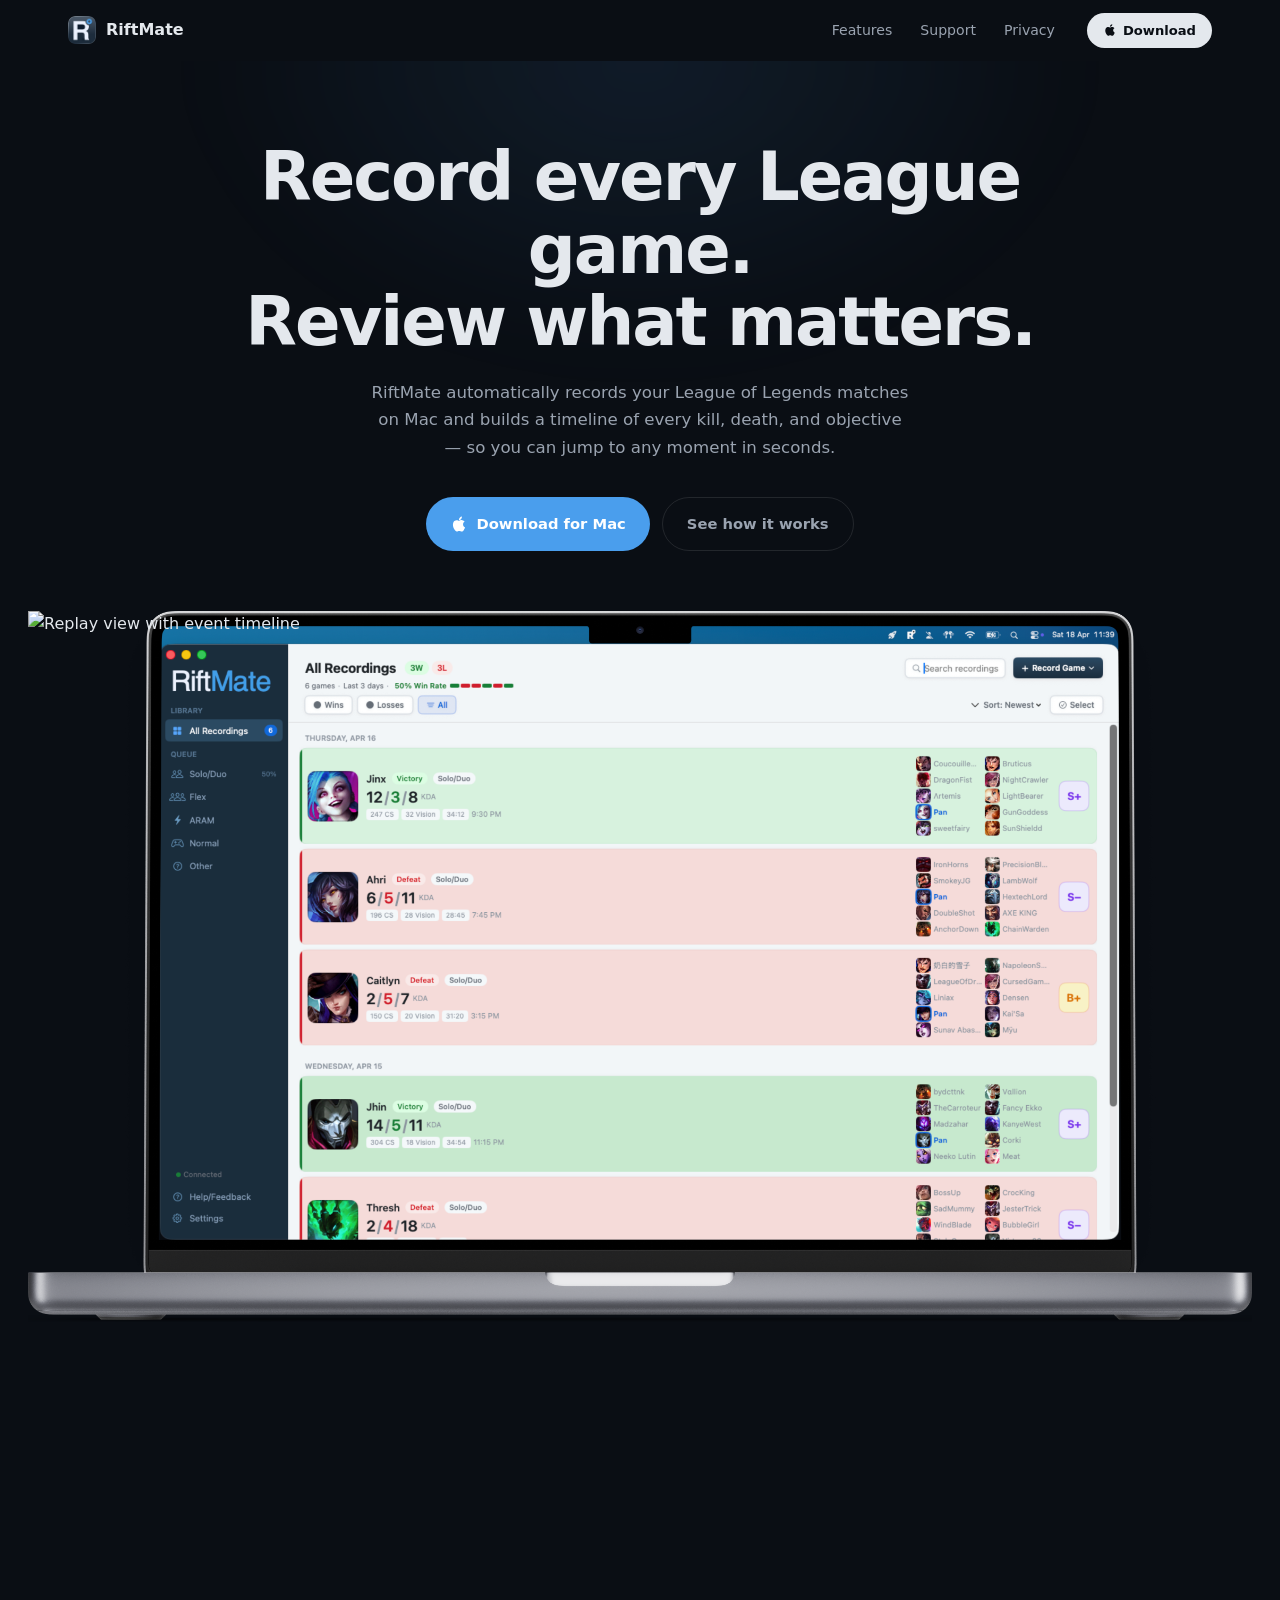
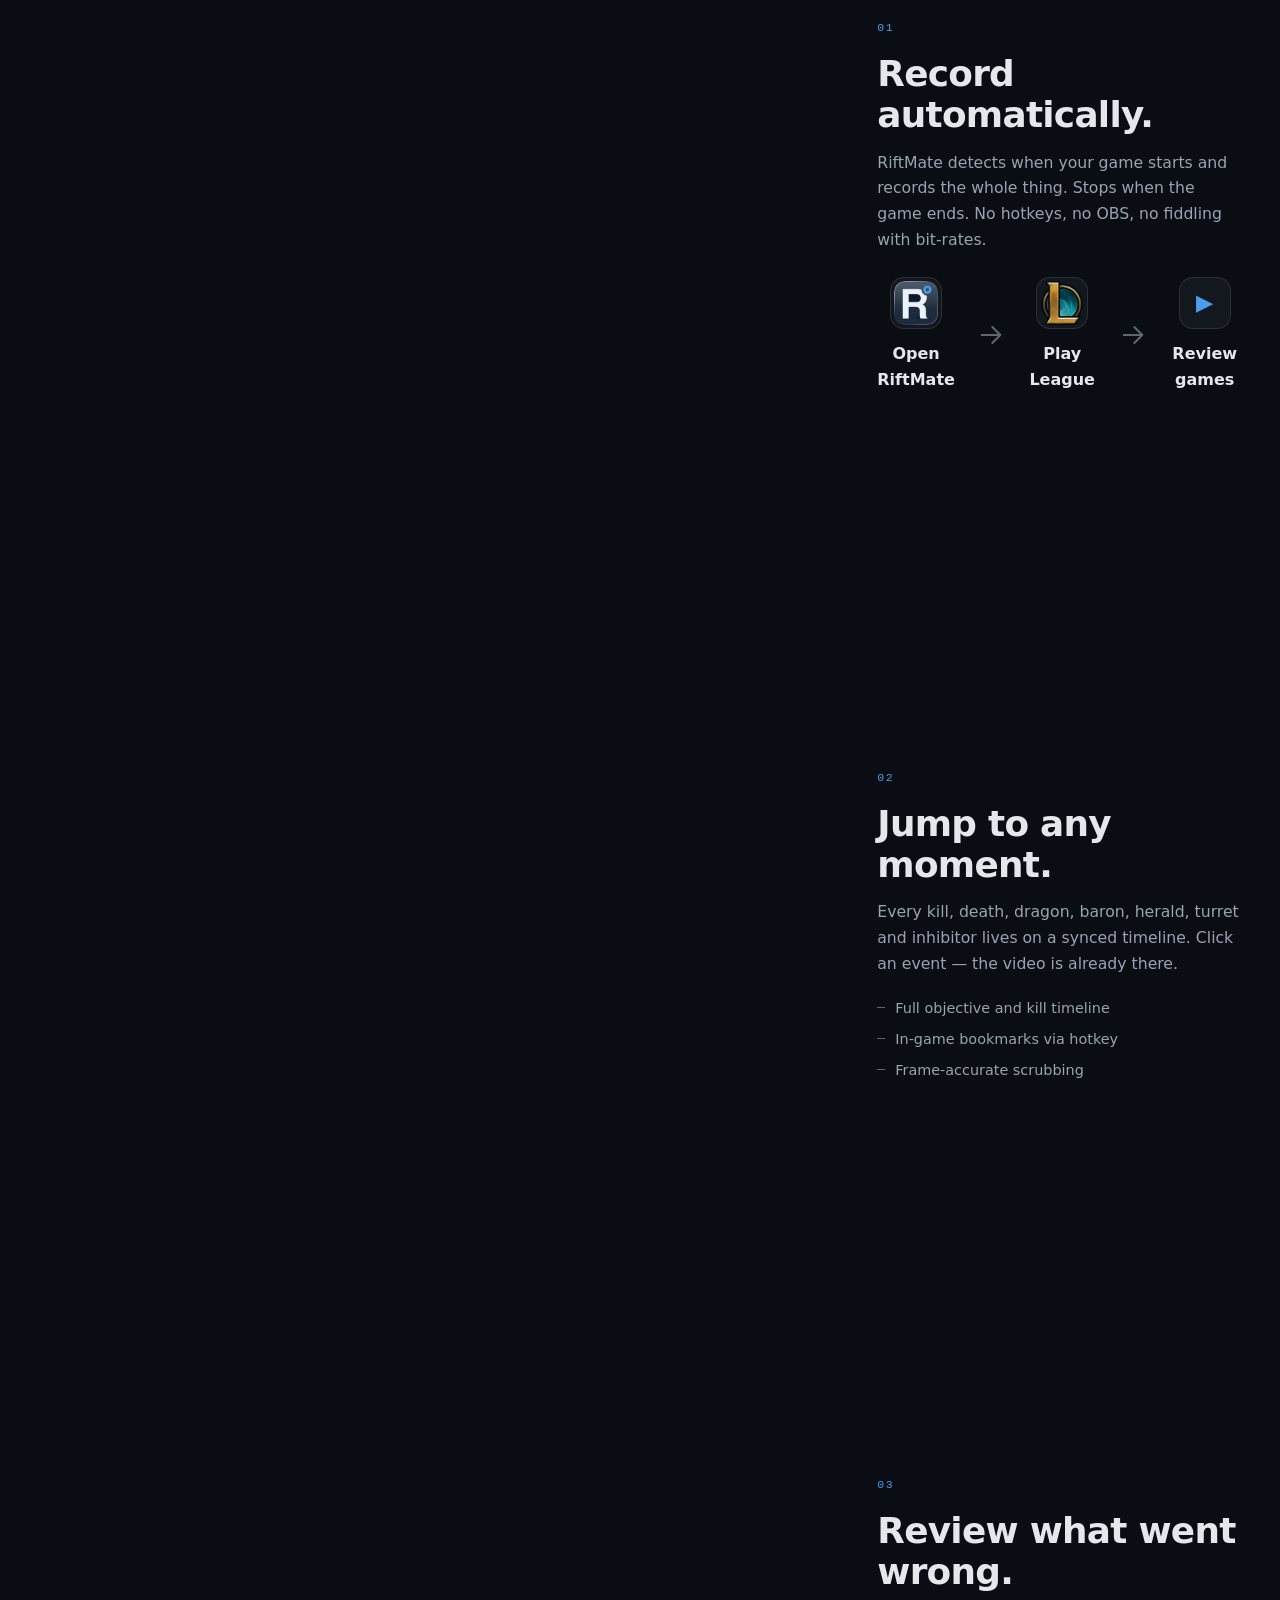
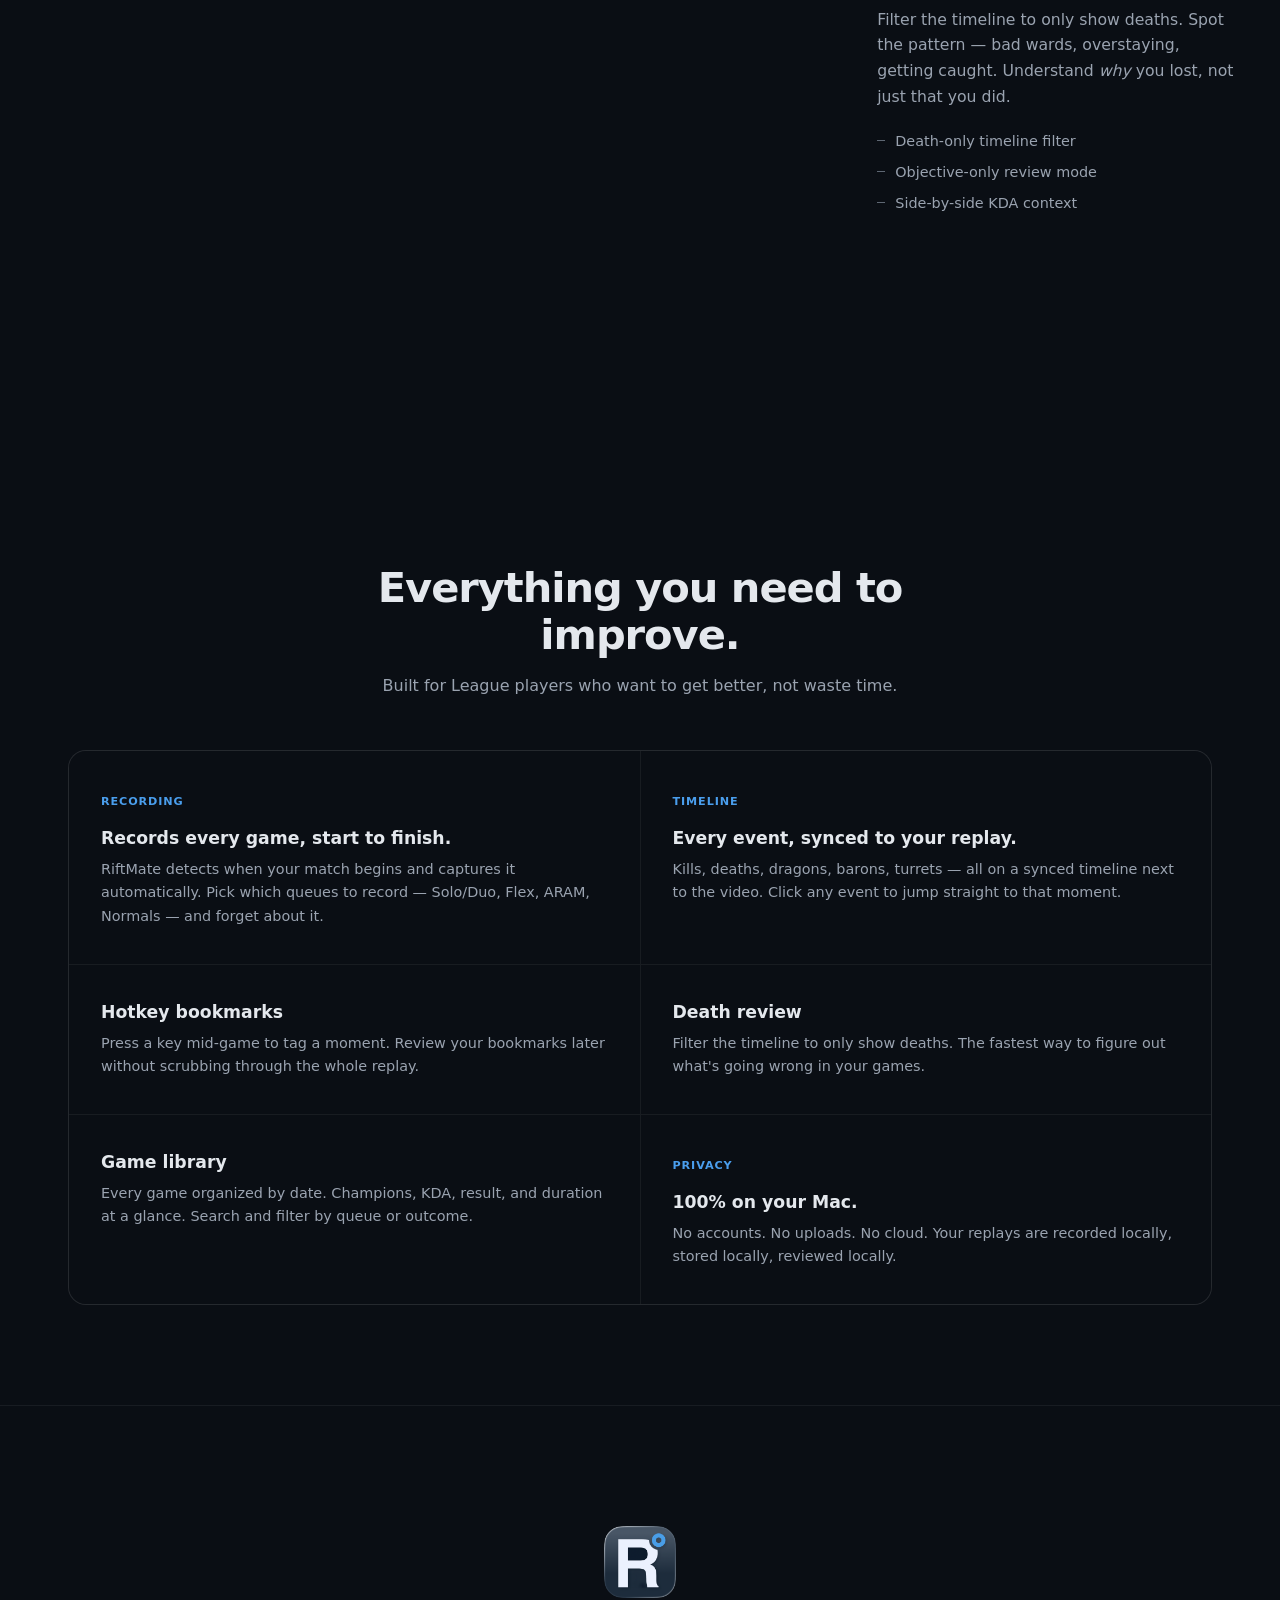
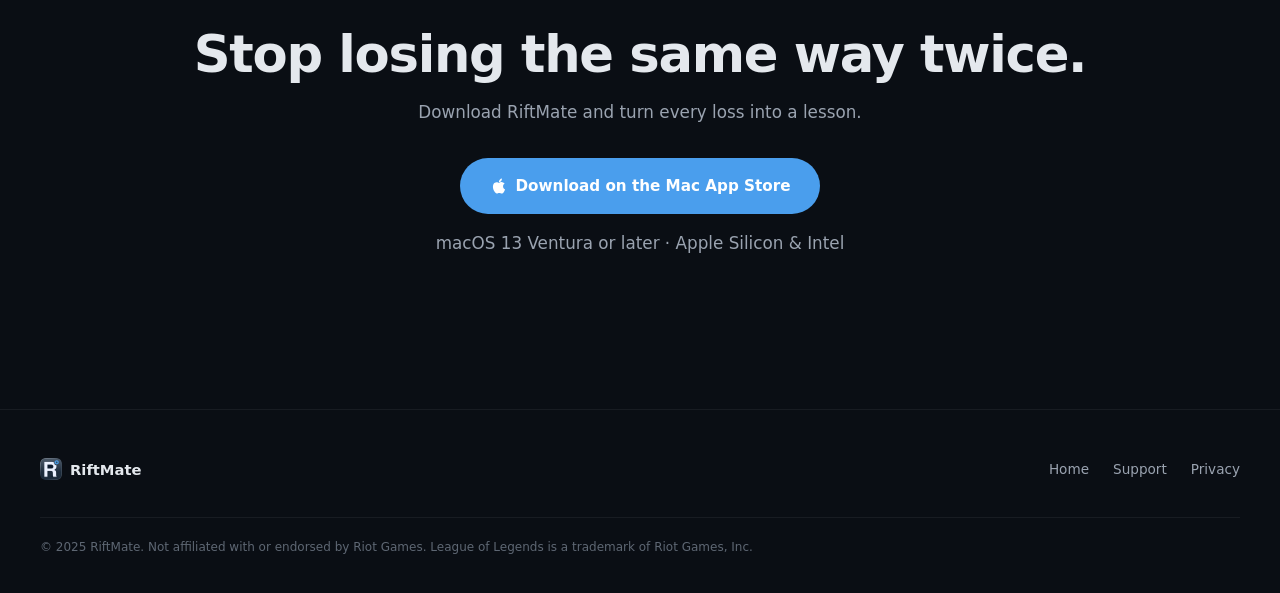
==== commit 7e304e2e: "campaigned appstore link" ====
--- a/index.html
+++ b/index.html
@@ -29,7 +29,7 @@
       <a href="./support/">Support</a>
       <a href="./privacy/">Privacy</a>
     </div>
-    <a href="https://apps.apple.com/app/6758271118" class="nav-cta">
+    <a href="https://apps.apple.com/app/apple-store/id6758271118?pt=127842410&ct=riftmate.lol&mt=8" class="nav-cta">
       <svg width="14" height="14" viewBox="0 0 24 24" fill="currentColor" aria-hidden="true"><path d="M18.71 19.5c-.83 1.24-1.71 2.45-3.05 2.47-1.34.03-1.77-.79-3.29-.79-1.53 0-2 .77-3.27.82-1.31.05-2.3-1.32-3.14-2.53C4.25 17 2.94 12.45 4.7 9.39c.87-1.52 2.43-2.48 4.12-2.51 1.28-.02 2.5.87 3.29.87.78 0 2.26-1.07 3.8-.91.65.03 2.47.26 3.64 1.98-.09.06-2.17 1.28-2.15 3.81.03 3.02 2.65 4.03 2.68 4.04-.03.07-.42 1.44-1.38 2.83M13 3.5c.73-.83 1.94-1.46 2.94-1.5.13 1.17-.34 2.35-1.04 3.19-.69.85-1.83 1.51-2.95 1.42-.15-1.15.41-2.35 1.05-3.11z"/></svg>
       Download
     </a>
@@ -55,7 +55,7 @@
     </p>
 
     <div class="hero-cta reveal">
-      <a href="https://apps.apple.com/app/6758271118" class="btn btn-primary">
+      <a href="https://apps.apple.com/app/apple-store/id6758271118?pt=127842410&ct=riftmate.lol&mt=8" class="btn btn-primary">
         <svg width="18" height="18" viewBox="0 0 24 24" fill="currentColor" aria-hidden="true"><path d="M18.71 19.5c-.83 1.24-1.71 2.45-3.05 2.47-1.34.03-1.77-.79-3.29-.79-1.53 0-2 .77-3.27.82-1.31.05-2.3-1.32-3.14-2.53C4.25 17 2.94 12.45 4.7 9.39c.87-1.52 2.43-2.48 4.12-2.51 1.28-.02 2.5.87 3.29.87.78 0 2.26-1.07 3.8-.91.65.03 2.47.26 3.64 1.98-.09.06-2.17 1.28-2.15 3.81.03 3.02 2.65 4.03 2.68 4.04-.03.07-.42 1.44-1.38 2.83M13 3.5c.73-.83 1.94-1.46 2.94-1.5.13 1.17-.34 2.35-1.04 3.19-.69.85-1.83 1.51-2.95 1.42-.15-1.15.41-2.35 1.05-3.11z"/></svg>
         Download for Mac
       </a>
@@ -176,7 +176,7 @@
     <img src="images/riftmate_icon.png" alt="" class="cta-icon" width="72" height="72">
     <h2>Stop losing the same way twice.</h2>
     <p>Download RiftMate and turn every loss into a lesson.</p>
-    <a href="https://apps.apple.com/app/6758271118" class="btn btn-primary btn-lg">
+    <a href="https://apps.apple.com/app/apple-store/id6758271118?pt=127842410&ct=riftmate.lol&mt=8" class="btn btn-primary btn-lg">
       <svg width="18" height="18" viewBox="0 0 24 24" fill="currentColor" aria-hidden="true"><path d="M18.71 19.5c-.83 1.24-1.71 2.45-3.05 2.47-1.34.03-1.77-.79-3.29-.79-1.53 0-2 .77-3.27.82-1.31.05-2.3-1.32-3.14-2.53C4.25 17 2.94 12.45 4.7 9.39c.87-1.52 2.43-2.48 4.12-2.51 1.28-.02 2.5.87 3.29.87.78 0 2.26-1.07 3.8-.91.65.03 2.47.26 3.64 1.98-.09.06-2.17 1.28-2.15 3.81.03 3.02 2.65 4.03 2.68 4.04-.03.07-.42 1.44-1.38 2.83M13 3.5c.73-.83 1.94-1.46 2.94-1.5.13 1.17-.34 2.35-1.04 3.19-.69.85-1.83 1.51-2.95 1.42-.15-1.15.41-2.35 1.05-3.11z"/></svg>
       Download on the Mac App Store
     </a>
